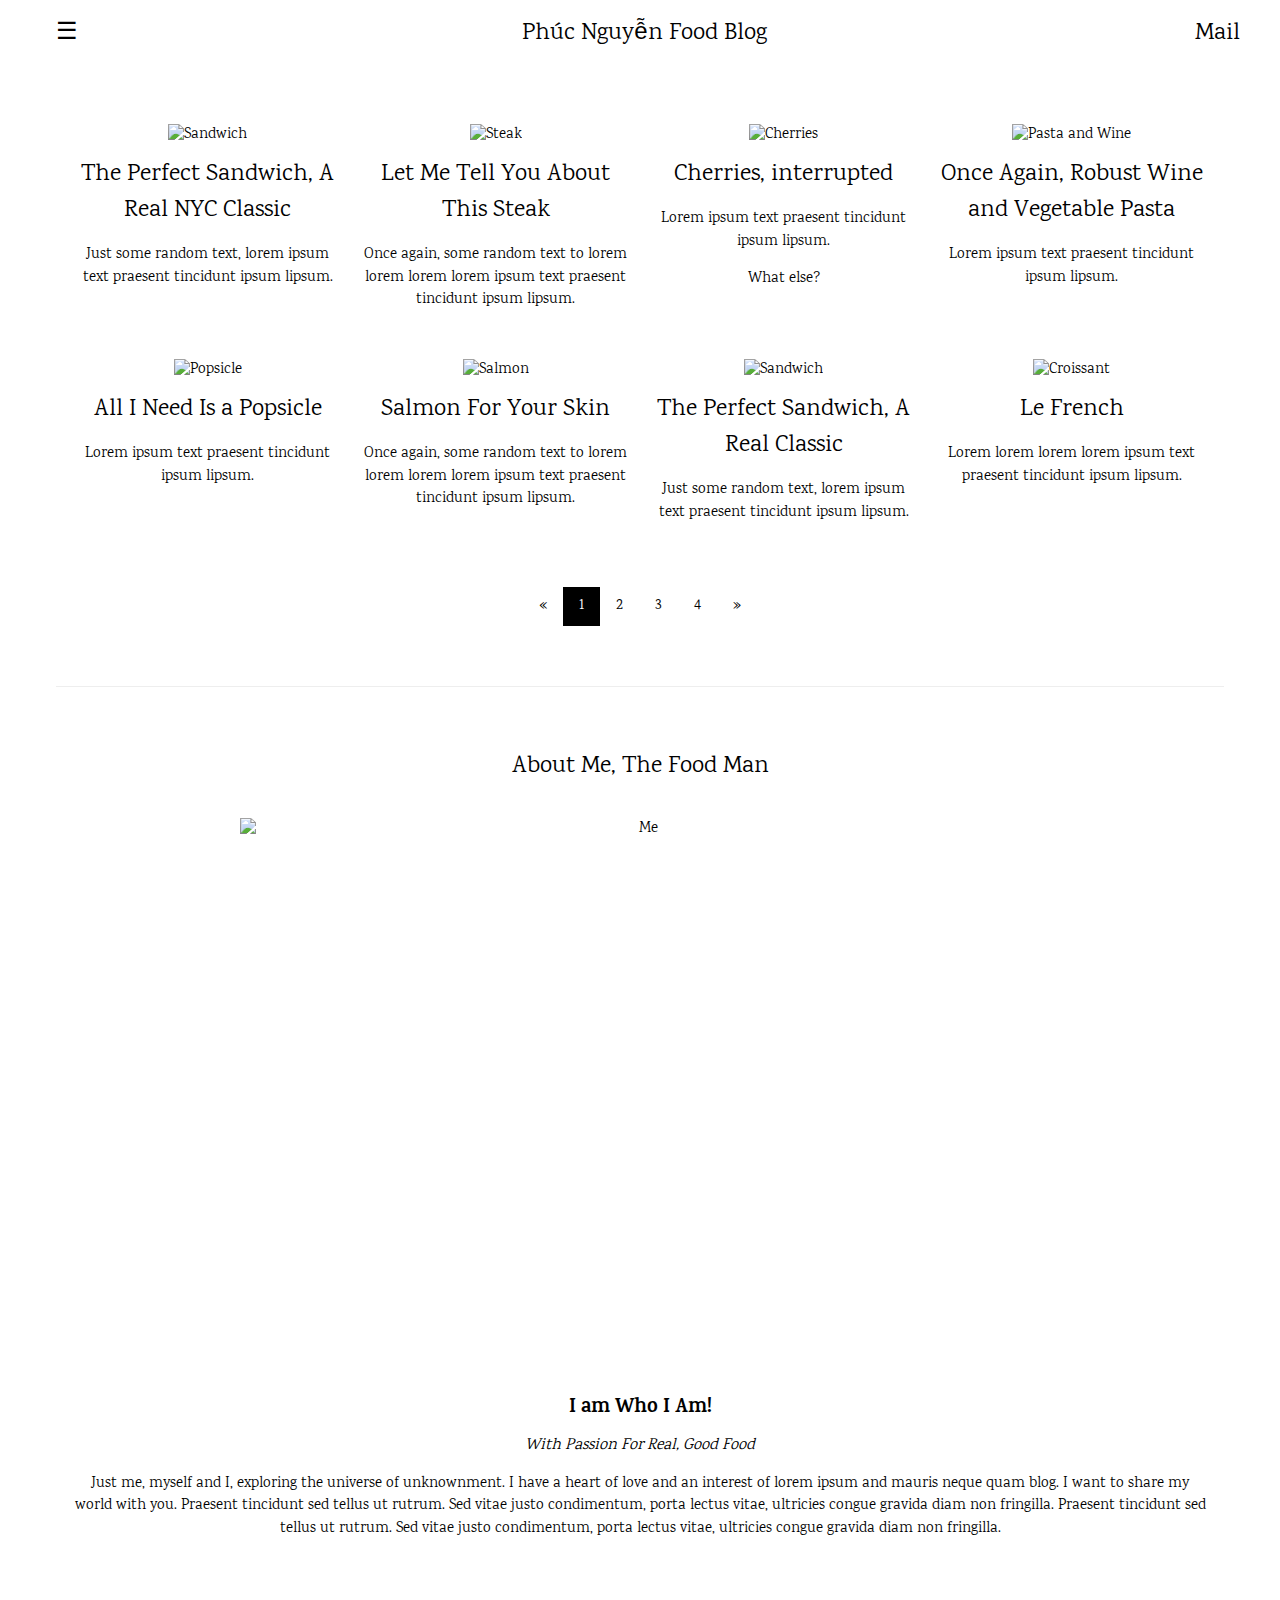
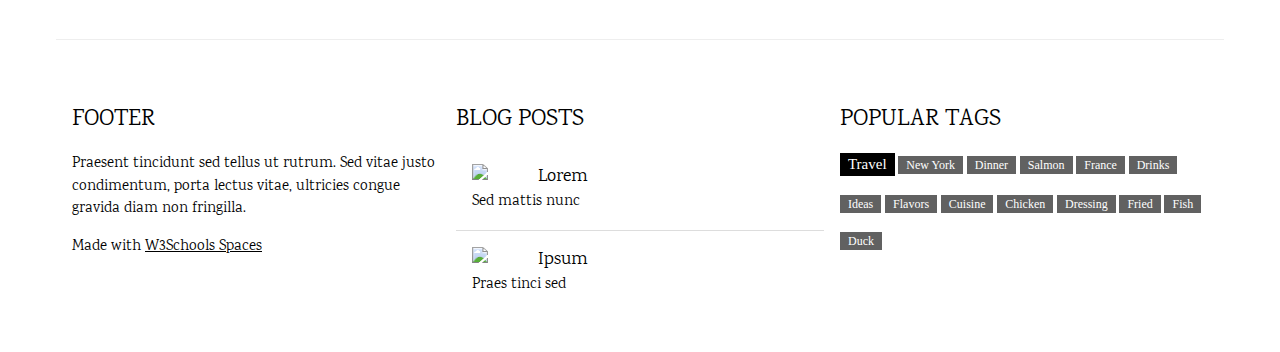
==== index.html @ 5bc65136 "favicon" ====
<!DOCTYPE html>
<html>
  <head>
    <title>Phuc Nguyen Food Blog</title>
    <meta charset="UTF-8">
    <meta name="viewport" content="width=device-width, initial-scale=1">
    <link rel="stylesheet" href="https://www.w3schools.com/w3css/4/w3.css">
    <link rel="stylesheet" href="https://fonts.googleapis.com/css?family=Karma">
    <link rel="apple-touch-icon" sizes="180x180" href="favicon/apple-touch-icon.png">
    <link rel="icon" type="image/png" sizes="32x32" href="favicon/favicon-32x32.png">
    <link rel="icon" type="image/png" sizes="16x16" href="favicon/favicon-16x16.png">
    <link rel="manifest" href="favicon/site.webmanifest">
    <style>
    body,h1,h2,h3,h4,h5,h6 {font-family: "Karma", sans-serif}
    .w3-bar-block .w3-bar-item {padding:20px}
    </style>
  </head>
<body>

<!-- Sidebar (hidden by default) -->
<nav class="w3-sidebar w3-bar-block w3-card w3-top w3-xlarge w3-animate-left" style="display:none;z-index:2;width:40%;min-width:300px" id="mySidebar">
  <a href="javascript:void(0)" onclick="w3_close()"
  class="w3-bar-item w3-button">Close Menu</a>
  <a href="#food" onclick="w3_close()" class="w3-bar-item w3-button">Food</a>
  <a href="#about" onclick="w3_close()" class="w3-bar-item w3-button">About</a>
</nav>

<!-- Top menu -->
<div class="w3-top">
  <div class="w3-white w3-xlarge" style="max-width:1200px;margin:auto">
    <div class="w3-button w3-padding-16 w3-left" onclick="w3_open()">☰</div>
    <div class="w3-right w3-padding-16">Mail</div>
    <div class="w3-center w3-padding-16">Phúc Nguyễn Food Blog</div>
  </div>
</div>
  
<!-- !PAGE CONTENT! -->
<div class="w3-main w3-content w3-padding" style="max-width:1200px;margin-top:100px">

  <!-- First Photo Grid-->
  <div class="w3-row-padding w3-padding-16 w3-center" id="food">
    <div class="w3-quarter">
      <img src="https://www.recipetineats.com/tachyon/2019/04/Beef-Pho_6.jpg" alt="Sandwich" style="width:100%">
      <h3>The Perfect Sandwich, A Real NYC Classic</h3>
      <p>Just some random text, lorem ipsum text praesent tincidunt ipsum lipsum.</p>
    </div>
    <div class="w3-quarter">
      <img src="https://www.w3schools.com/w3images/steak.jpg" alt="Steak" style="width:100%">
      <h3>Let Me Tell You About This Steak</h3>
      <p>Once again, some random text to lorem lorem lorem lorem ipsum text praesent tincidunt ipsum lipsum.</p>
    </div>
    <div class="w3-quarter">
      <img src="https://www.w3schools.com/w3images/cherries.jpg" alt="Cherries" style="width:100%">
      <h3>Cherries, interrupted</h3>
      <p>Lorem ipsum text praesent tincidunt ipsum lipsum.</p>
      <p>What else?</p>
    </div>
    <div class="w3-quarter">
      <img src="https://www.w3schools.com/w3images/wine.jpg" alt="Pasta and Wine" style="width:100%">
      <h3>Once Again, Robust Wine and Vegetable Pasta</h3>
      <p>Lorem ipsum text praesent tincidunt ipsum lipsum.</p>
    </div>
  </div>
  
  <!-- Second Photo Grid-->
  <div class="w3-row-padding w3-padding-16 w3-center">
    <div class="w3-quarter">
      <img src="https://www.w3schools.com/w3images/popsicle.jpg" alt="Popsicle" style="width:100%">
      <h3>All I Need Is a Popsicle</h3>
      <p>Lorem ipsum text praesent tincidunt ipsum lipsum.</p>
    </div>
    <div class="w3-quarter">
      <img src="https://www.w3schools.com/w3images/salmon.jpg" alt="Salmon" style="width:100%">
      <h3>Salmon For Your Skin</h3>
      <p>Once again, some random text to lorem lorem lorem lorem ipsum text praesent tincidunt ipsum lipsum.</p>
    </div>
    <div class="w3-quarter">
      <img src="https://www.w3schools.com/w3images/sandwich.jpg" alt="Sandwich" style="width:100%">
      <h3>The Perfect Sandwich, A Real Classic</h3>
      <p>Just some random text, lorem ipsum text praesent tincidunt ipsum lipsum.</p>
    </div>
    <div class="w3-quarter">
      <img src="https://www.w3schools.com/w3images/croissant.jpg" alt="Croissant" style="width:100%">
      <h3>Le French</h3>
      <p>Lorem lorem lorem lorem ipsum text praesent tincidunt ipsum lipsum.</p>
    </div>
  </div>

  <!-- Pagination -->
  <div class="w3-center w3-padding-32">
    <div class="w3-bar">
      <a href="#" class="w3-bar-item w3-button w3-hover-black">«</a>
      <a href="#" class="w3-bar-item w3-black w3-button">1</a>
      <a href="#" class="w3-bar-item w3-button w3-hover-black">2</a>
      <a href="#" class="w3-bar-item w3-button w3-hover-black">3</a>
      <a href="#" class="w3-bar-item w3-button w3-hover-black">4</a>
      <a href="#" class="w3-bar-item w3-button w3-hover-black">»</a>
    </div>
  </div>
  
  <hr id="about">

  <!-- About Section -->
  <div class="w3-container w3-padding-32 w3-center">  
    <h3>About Me, The Food Man</h3><br>
    <img src="https://www.w3schools.com/w3images/chef.jpg" alt="Me" class="w3-image" style="display:block;margin:auto" width="800" height="533">
    <div class="w3-padding-32">
      <h4><b>I am Who I Am!</b></h4>
      <h6><i>With Passion For Real, Good Food</i></h6>
      <p>Just me, myself and I, exploring the universe of unknownment. I have a heart of love and an interest of lorem ipsum and mauris neque quam blog. I want to share my world with you. Praesent tincidunt sed tellus ut rutrum. Sed vitae justo condimentum, porta lectus vitae, ultricies congue gravida diam non fringilla. Praesent tincidunt sed tellus ut rutrum. Sed vitae justo condimentum, porta lectus vitae, ultricies congue gravida diam non fringilla.</p>
    </div>
  </div>
  <hr>
  
  <!-- Footer -->
  <footer class="w3-row-padding w3-padding-32">
    <div class="w3-third">
      <h3>FOOTER</h3>
      <p>Praesent tincidunt sed tellus ut rutrum. Sed vitae justo condimentum, porta lectus vitae, ultricies congue gravida diam non fringilla.</p>
      <p>Made with <a href="https://www.w3schools.com/spaces" target="_blank">W3Schools Spaces</a></p>
    </div>
  
    <div class="w3-third">
      <h3>BLOG POSTS</h3>
      <ul class="w3-ul w3-hoverable">
        <li class="w3-padding-16">
          <img src="https://www.w3schools.com/w3images/workshop.jpg" class="w3-left w3-margin-right" style="width:50px">
          <span class="w3-large">Lorem</span><br>
          <span>Sed mattis nunc</span>
        </li>
        <li class="w3-padding-16">
          <img src="https://www.w3schools.com/w3images/gondol.jpg" class="w3-left w3-margin-right" style="width:50px">
          <span class="w3-large">Ipsum</span><br>
          <span>Praes tinci sed</span>
        </li> 
      </ul>
    </div>

    <div class="w3-third w3-serif">
      <h3>POPULAR TAGS</h3>
      <p>
        <span class="w3-tag w3-black w3-margin-bottom">Travel</span> <span class="w3-tag w3-dark-grey w3-small w3-margin-bottom">New York</span> <span class="w3-tag w3-dark-grey w3-small w3-margin-bottom">Dinner</span>
        <span class="w3-tag w3-dark-grey w3-small w3-margin-bottom">Salmon</span> <span class="w3-tag w3-dark-grey w3-small w3-margin-bottom">France</span> <span class="w3-tag w3-dark-grey w3-small w3-margin-bottom">Drinks</span>
        <span class="w3-tag w3-dark-grey w3-small w3-margin-bottom">Ideas</span> <span class="w3-tag w3-dark-grey w3-small w3-margin-bottom">Flavors</span> <span class="w3-tag w3-dark-grey w3-small w3-margin-bottom">Cuisine</span>
        <span class="w3-tag w3-dark-grey w3-small w3-margin-bottom">Chicken</span> <span class="w3-tag w3-dark-grey w3-small w3-margin-bottom">Dressing</span> <span class="w3-tag w3-dark-grey w3-small w3-margin-bottom">Fried</span>
        <span class="w3-tag w3-dark-grey w3-small w3-margin-bottom">Fish</span> <span class="w3-tag w3-dark-grey w3-small w3-margin-bottom">Duck</span>
      </p>
    </div>
  </footer>

<!-- End page content -->
</div>

<script>
// Script to open and close sidebar
function w3_open() {
  document.getElementById("mySidebar").style.display = "block";
}
 
function w3_close() {
  document.getElementById("mySidebar").style.display = "none";
}
</script>

</body>
</html>
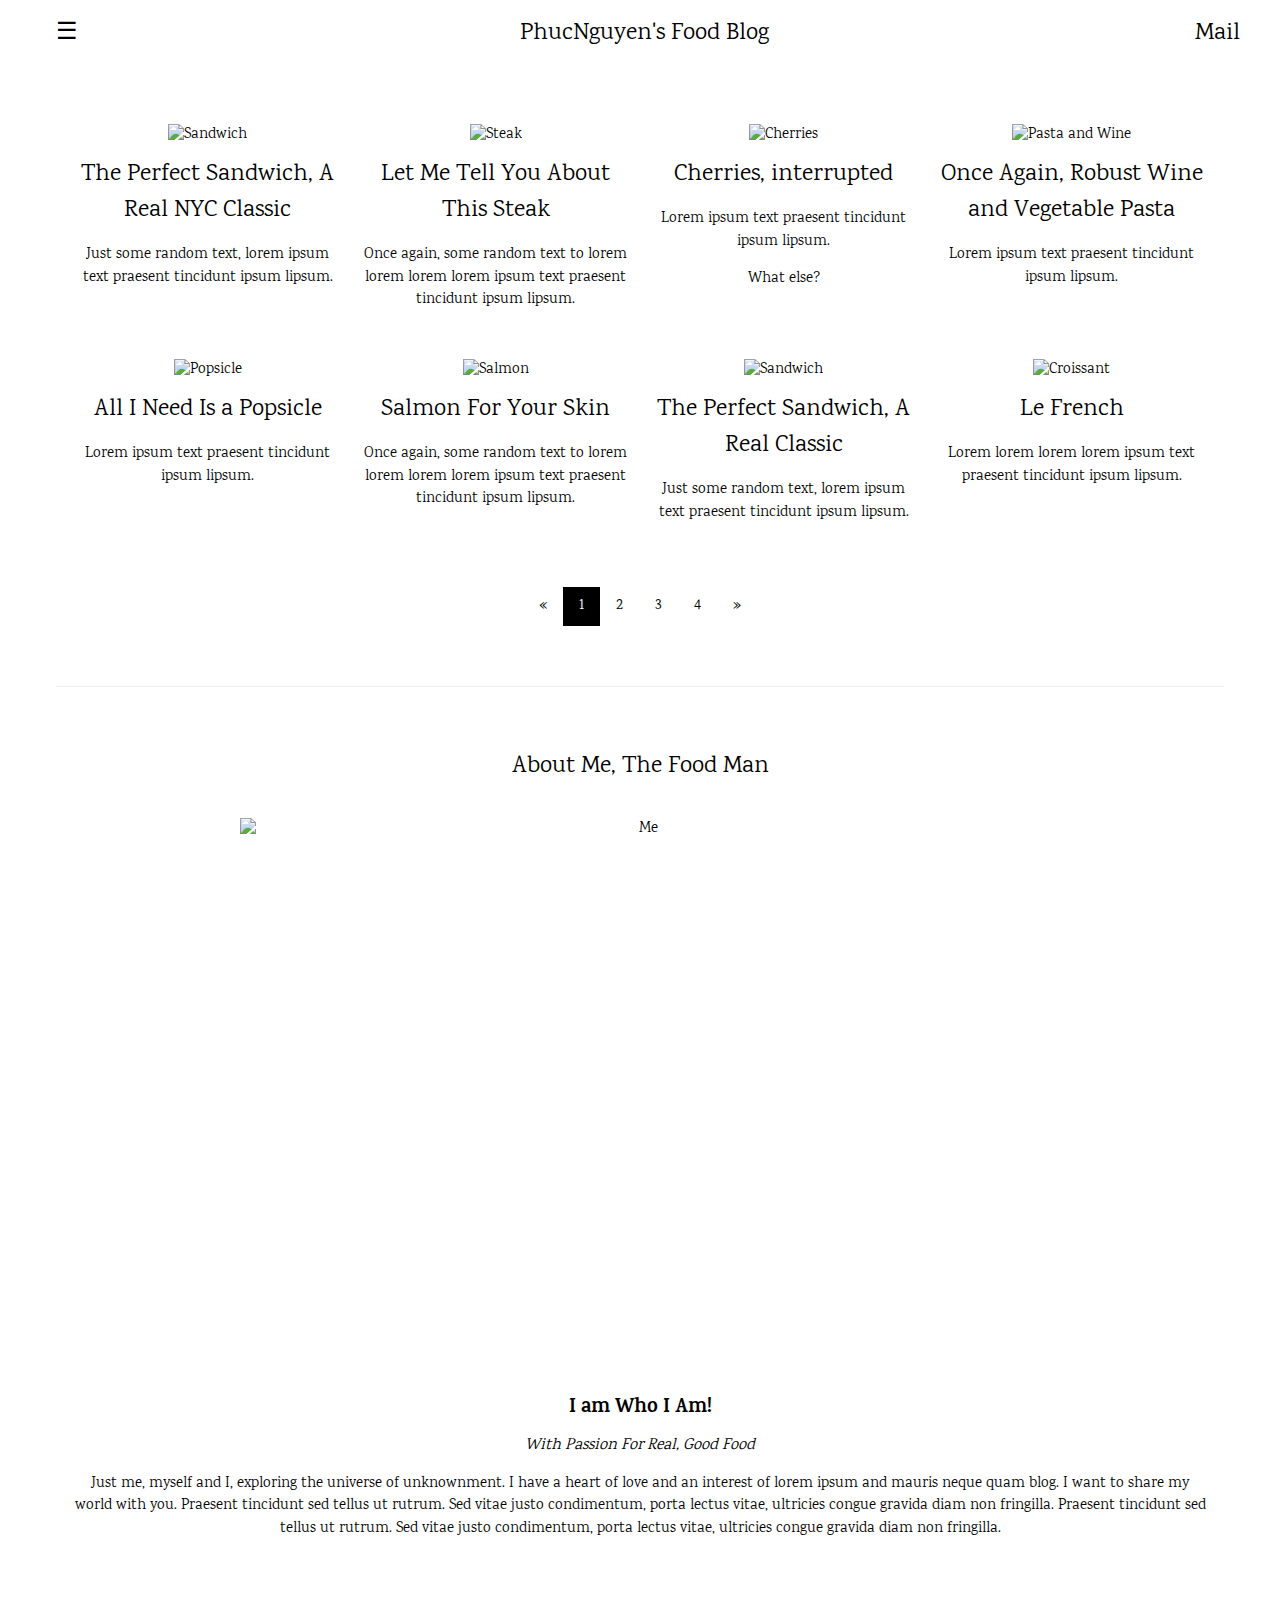
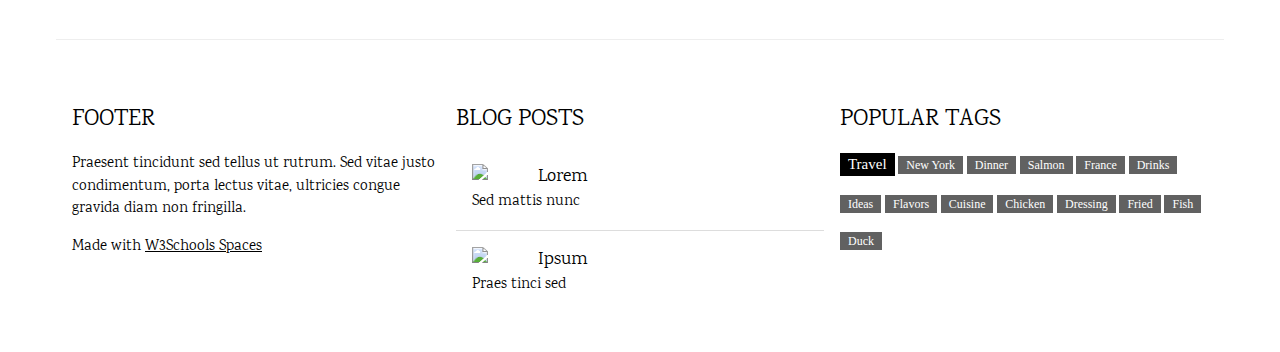
==== commit d1e110a7: "Update index.html" ====
--- a/index.html
+++ b/index.html
@@ -1,7 +1,7 @@
 <!DOCTYPE html>
 <html>
   <head>
-    <title>Phuc Nguyen Food Blog</title>
+    <title>PhucNguyen's Food Blog</title>
     <meta charset="UTF-8">
     <meta name="viewport" content="width=device-width, initial-scale=1">
     <link rel="stylesheet" href="https://www.w3schools.com/w3css/4/w3.css">
@@ -30,7 +30,7 @@
   <div class="w3-white w3-xlarge" style="max-width:1200px;margin:auto">
     <div class="w3-button w3-padding-16 w3-left" onclick="w3_open()">☰</div>
     <div class="w3-right w3-padding-16">Mail</div>
-    <div class="w3-center w3-padding-16">Phúc Nguyễn Food Blog</div>
+    <div class="w3-center w3-padding-16">PhucNguyen's Food Blog</div>
   </div>
 </div>
   
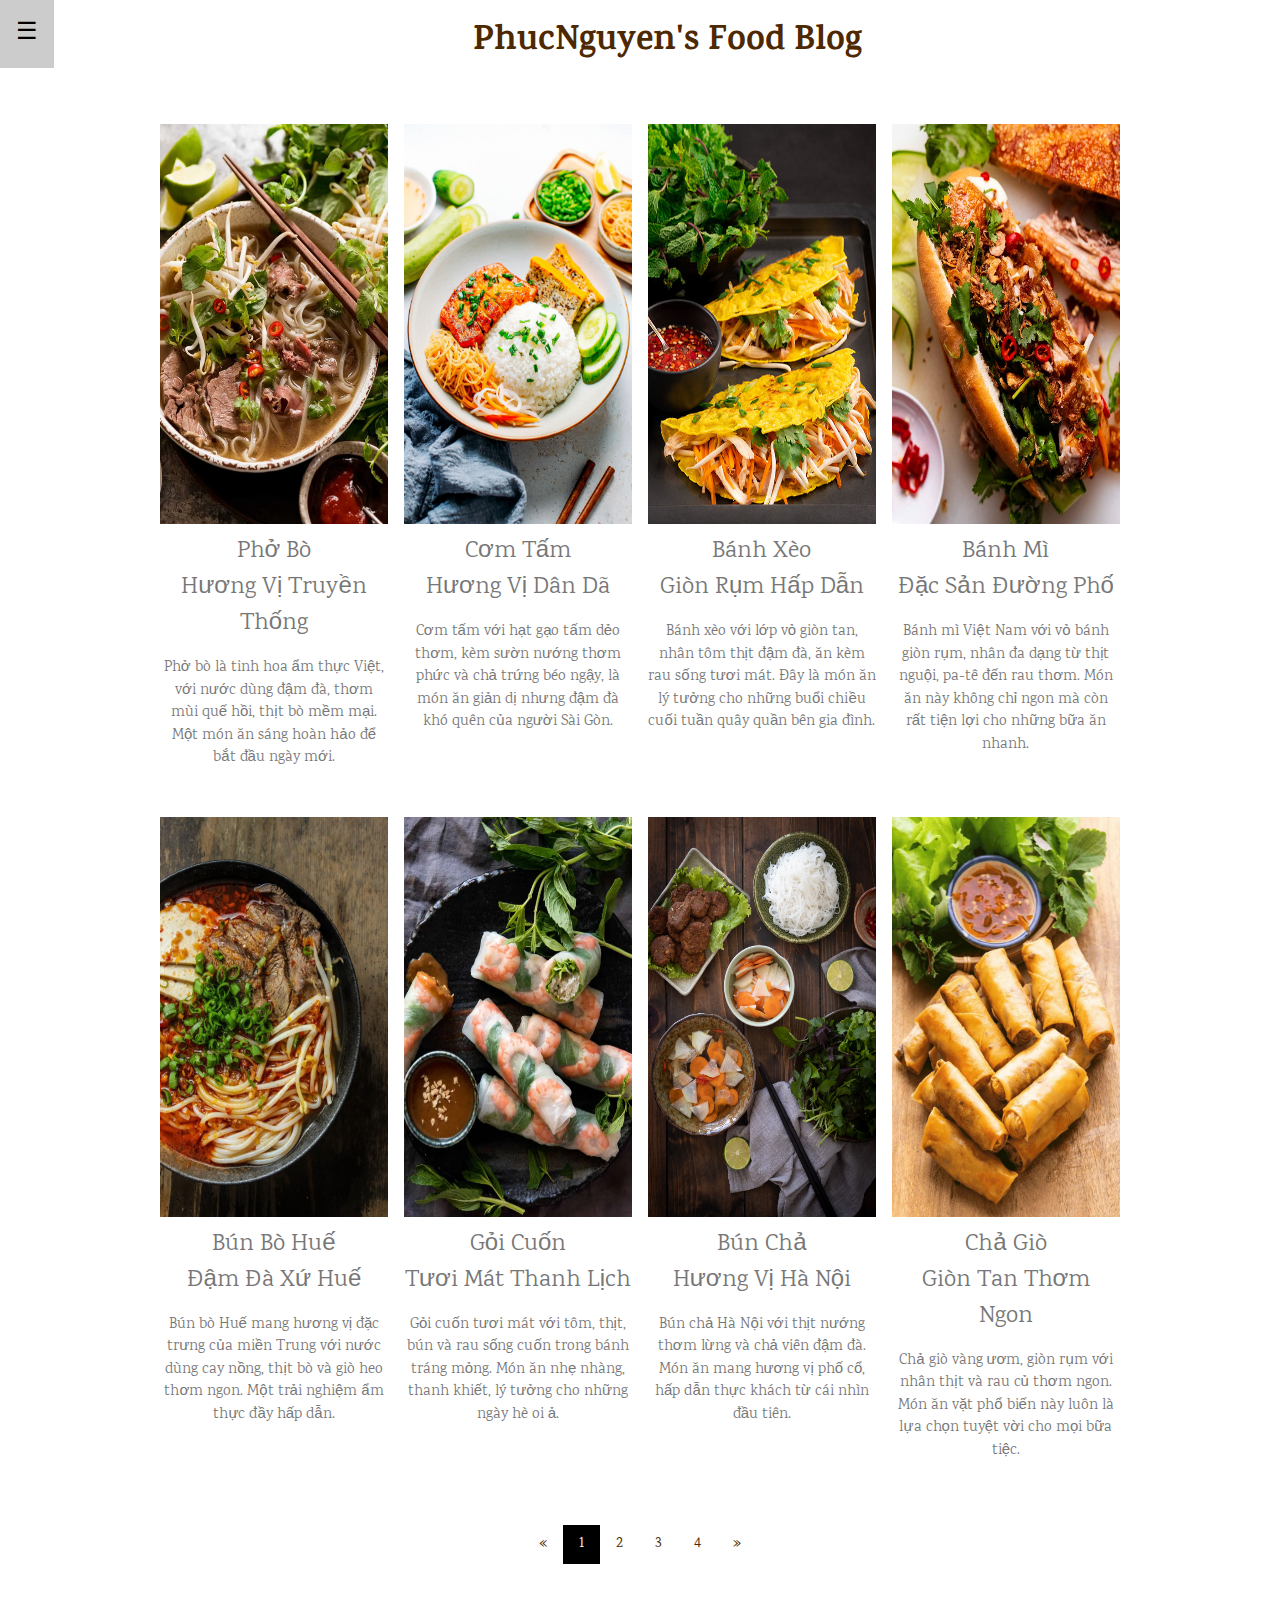
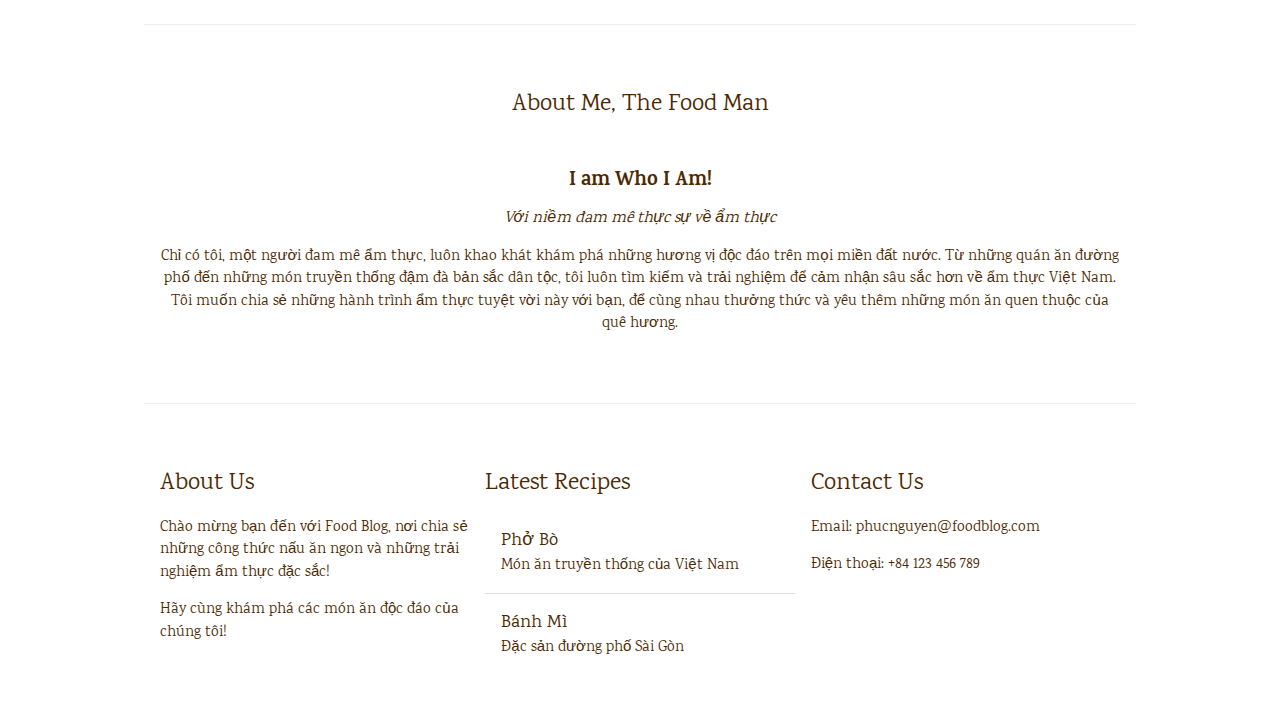
==== commit fb07e9df: "update code" ====
--- a/index.html
+++ b/index.html
@@ -1,166 +1,209 @@
 <!DOCTYPE html>
 <html>
-  <head>
-    <title>PhucNguyen's Food Blog</title>
-    <meta charset="UTF-8">
-    <meta name="viewport" content="width=device-width, initial-scale=1">
-    <link rel="stylesheet" href="https://www.w3schools.com/w3css/4/w3.css">
-    <link rel="stylesheet" href="https://fonts.googleapis.com/css?family=Karma">
-    <link rel="apple-touch-icon" sizes="180x180" href="favicon/apple-touch-icon.png">
-    <link rel="icon" type="image/png" sizes="32x32" href="favicon/favicon-32x32.png">
-    <link rel="icon" type="image/png" sizes="16x16" href="favicon/favicon-16x16.png">
-    <link rel="manifest" href="favicon/site.webmanifest">
-    <style>
-    body,h1,h2,h3,h4,h5,h6 {font-family: "Karma", sans-serif}
-    .w3-bar-block .w3-bar-item {padding:20px}
-    </style>
-  </head>
+
+<head>
+  <title>PhucNguyen's Food Blog</title>
+  <meta charset="UTF-8">
+  <meta name="viewport" content="width=device-width, initial-scale=1">
+  <link rel="stylesheet" href="style.css">
+  <link rel="stylesheet" href="https://www.w3schools.com/w3css/4/w3.css">
+  <link rel="stylesheet" href="https://fonts.googleapis.com/css?family=Karma">
+  <link rel="apple-touch-icon" sizes="180x180" href="favicon/apple-touch-icon.png">
+  <link rel="icon" type="image/png" sizes="32x32" href="favicon/favicon-32x32.png">
+  <link rel="icon" type="image/png" sizes="16x16" href="favicon/favicon-16x16.png">
+  <link rel="manifest" href="favicon/site.webmanifest">
+  <style>
+    * {
+      color: #4d2800;
+    }
+    body,
+    h1,
+    h2,
+    h3,
+    h4,
+    h5,
+    h6 {
+      font-family: "Karma", sans-serif
+    }
+
+    .w3-bar-block .w3-bar-item {
+      padding: 20px
+    }
+
+    #top_menu {
+      font-size: 35px;
+    }
+  </style>
+</head>
+
 <body>
 
-<!-- Sidebar (hidden by default) -->
-<nav class="w3-sidebar w3-bar-block w3-card w3-top w3-xlarge w3-animate-left" style="display:none;z-index:2;width:40%;min-width:300px" id="mySidebar">
-  <a href="javascript:void(0)" onclick="w3_close()"
-  class="w3-bar-item w3-button">Close Menu</a>
-  <a href="#food" onclick="w3_close()" class="w3-bar-item w3-button">Food</a>
-  <a href="#about" onclick="w3_close()" class="w3-bar-item w3-button">About</a>
-</nav>
-
-<!-- Top menu -->
-<div class="w3-top">
-  <div class="w3-white w3-xlarge" style="max-width:1200px;margin:auto">
-    <div class="w3-button w3-padding-16 w3-left" onclick="w3_open()">☰</div>
-    <div class="w3-right w3-padding-16">Mail</div>
-    <div class="w3-center w3-padding-16">PhucNguyen's Food Blog</div>
+  <!-- Sidebar (hidden by default) -->
+  <nav class="w3-sidebar w3-bar-block w3-card w3-top w3-xlarge w3-animate-left"
+    style="display:none;z-index:2;width:15%;min-width:300px" id="mySidebar">
+    <a href="javascript:void(0)" onclick="w3_close()" class="w3-bar-item w3-button">Close Menu</a>
+    <a href="#food" onclick="w3_close()" class="w3-bar-item w3-button">Food</a>
+    <a href="#about" onclick="w3_close()" class="w3-bar-item w3-button">About</a>
+  </nav>
+
+  <!-- Top menu -->
+  <div class="w3-top">
+    <div class="w3-white w3-xlarge" style="margin:auto">
+      <div class="w3-button w3-padding-16 w3-left" onclick="w3_open()">☰</div>
+      <div class="w3-center w3-padding-16" id="top_menu"><b>PhucNguyen's Food Blog</b></div>
+    </div>
   </div>
-</div>
-  
-<!-- !PAGE CONTENT! -->
-<div class="w3-main w3-content w3-padding" style="max-width:1200px;margin-top:100px">
-
-  <!-- First Photo Grid-->
-  <div class="w3-row-padding w3-padding-16 w3-center" id="food">
-    <div class="w3-quarter">
-      <img src="https://www.recipetineats.com/tachyon/2019/04/Beef-Pho_6.jpg" alt="Sandwich" style="width:100%">
-      <h3>The Perfect Sandwich, A Real NYC Classic</h3>
-      <p>Just some random text, lorem ipsum text praesent tincidunt ipsum lipsum.</p>
-    </div>
-    <div class="w3-quarter">
-      <img src="https://www.w3schools.com/w3images/steak.jpg" alt="Steak" style="width:100%">
-      <h3>Let Me Tell You About This Steak</h3>
-      <p>Once again, some random text to lorem lorem lorem lorem ipsum text praesent tincidunt ipsum lipsum.</p>
-    </div>
-    <div class="w3-quarter">
-      <img src="https://www.w3schools.com/w3images/cherries.jpg" alt="Cherries" style="width:100%">
-      <h3>Cherries, interrupted</h3>
-      <p>Lorem ipsum text praesent tincidunt ipsum lipsum.</p>
-      <p>What else?</p>
-    </div>
-    <div class="w3-quarter">
-      <img src="https://www.w3schools.com/w3images/wine.jpg" alt="Pasta and Wine" style="width:100%">
-      <h3>Once Again, Robust Wine and Vegetable Pasta</h3>
-      <p>Lorem ipsum text praesent tincidunt ipsum lipsum.</p>
-    </div>
+
+  <!-- !PAGE CONTENT! -->
+  <div class="w3-main w3-content w3-padding" style="max-width:80%;margin-top:100px">
+
+    <!-- First Photo Grid-->
+    <div class="w3-row-padding w3-padding-16 w3-center" id="food">
+      <div class="w3-quarter">
+        <a href="dishes/pho.html" style="display: block; text-decoration: none; color: inherit;">
+          <img src="images/Pho.jpg" alt="Phở bò" style="width:100%;height: 400px;">
+          <h3>Phở Bò<br>Hương Vị Truyền Thống</h3>
+          <p>Phở bò là tinh hoa ẩm thực Việt, với nước dùng đậm đà, thơm mùi quế hồi, thịt bò mềm mại. Một món ăn sáng
+            hoàn hảo để bắt đầu ngày mới.</p>
+        </a>
+      </div>
+      <div class="w3-quarter">
+        <a href="dishes/comtam.html" style="display: block; text-decoration: none; color: inherit;">
+          <img src="images/Com-Tam.jpg" alt="Cơm tấm" style="width:100%;height: 400px;">
+          <h3>Cơm Tấm<br>Hương Vị Dân Dã</h3>
+          <p>Cơm tấm với hạt gạo tấm dẻo thơm, kèm sườn nướng thơm phức và chả trứng béo ngậy, là món ăn giản dị nhưng
+            đậm đà khó quên của người Sài Gòn.</p>
+        </a>
+      </div>
+      <div class="w3-quarter">
+        <a href="dishes/banhxeo.html" style="display: block; text-decoration: none; color: inherit;">
+          <img src="images/Banh-Xeo.jpg" alt="Bánh xèo" style="width:100%;height: 400px;">
+          <h3>Bánh Xèo<br>Giòn Rụm Hấp Dẫn</h3>
+          <p>Bánh xèo với lớp vỏ giòn tan, nhân tôm thịt đậm đà, ăn kèm rau sống tươi mát. Đây là món ăn lý tưởng cho
+            những buổi chiều cuối tuần quây quần bên gia đình.</p>
+        </a>
+      </div>
+      <div class="w3-quarter">
+        <a href="dishes/banhmi.html" style="display: block; text-decoration: none; color: inherit;">
+          <img src="images/Banh-Mi.jpg" alt="Bánh mì" style="width:100%;height: 400px;">
+          <h3>Bánh Mì<br>Đặc Sản Đường Phố</h3>
+          <p>Bánh mì Việt Nam với vỏ bánh giòn rụm, nhân đa dạng từ thịt nguội, pa-tê đến rau thơm. Món ăn này không chỉ
+            ngon mà còn rất tiện lợi cho những bữa ăn nhanh.</p>
+        </a>
+      </div>
+    </div>
+    <!-- Second Photo Grid-->
+    <div class="w3-row-padding w3-padding-16 w3-center" id="food">
+      <div class="w3-quarter">
+        <a href="dishes/bunbohue.html" style="display: block; text-decoration: none; color: inherit;">
+          <img src="images/Bun-Bo-Hue.jpg" alt="Bún bò Huế" style="width:100%;height: 400px;">
+          <h3>Bún Bò Huế<br>Đậm Đà Xứ Huế</h3>
+          <p>Bún bò Huế mang hương vị đặc trưng của miền Trung với nước dùng cay nồng, thịt bò và giò heo thơm ngon. Một
+            trải nghiệm ẩm thực đầy hấp dẫn.</p>
+        </a>
+      </div>
+      <div class="w3-quarter">
+        <a href="dishes/goicuon.html" style="display: block; text-decoration: none; color: inherit;">
+          <img src="images/Goi-Cuon.jpg" alt="Gỏi cuốn" style="width:100%;height: 400px;">
+          <h3>Gỏi Cuốn<br>Tươi Mát Thanh Lịch</h3>
+          <p>Gỏi cuốn tươi mát với tôm, thịt, bún và rau sống cuốn trong bánh tráng mỏng. Món ăn nhẹ nhàng, thanh khiết,
+            lý tưởng cho những ngày hè oi ả.</p>
+        </a>
+      </div>
+      <div class="w3-quarter">
+        <a href="dishes/buncha.html" style="display: block; text-decoration: none; color: inherit;">
+          <img src="images/Bun-Cha.jpg" alt="Bún chả" style="width:100%;height: 400px;">
+          <h3>Bún Chả<br>Hương Vị Hà Nội</h3>
+          <p>Bún chả Hà Nội với thịt nướng thơm lừng và chả viên đậm đà. Món ăn mang hương vị phố cổ, hấp dẫn thực khách
+            từ cái nhìn đầu tiên.</p>
+        </a>
+      </div>
+      <div class="w3-quarter">
+        <a href="dishes/chagio.html" style="display: block; text-decoration: none; color: inherit;">
+          <img src="images/Cha-Gio.jpg" alt="Chả giò" style="width:100%;height: 400px;">
+          <h3>Chả Giò<br>Giòn Tan Thơm Ngon</h3>
+          <p>Chả giò vàng ươm, giòn rụm với nhân thịt và rau củ thơm ngon. Món ăn vặt phổ biến này luôn là lựa chọn
+            tuyệt vời cho mọi bữa tiệc.</p>
+        </a>
+      </div>
+    </div>
+
+    <!-- Pagination -->
+    <div class="w3-center w3-padding-32">
+      <div class="w3-bar">
+        <a href="#" class="w3-bar-item w3-button w3-hover-gray">«</a>
+        <a href="#" class="w3-bar-item w3-black w3-button w3-hover-black">1</a>
+        <a href="#" class="w3-bar-item w3-button w3-hover-gray">2</a>
+        <a href="#" class="w3-bar-item w3-button w3-hover-gray">3</a>
+        <a href="#" class="w3-bar-item w3-button w3-hover-gray">4</a>
+        <a href="#" class="w3-bar-item w3-button w3-hover-gray">»</a>
+      </div>
+    </div>
+
+    <hr id="about">
+
+    <!-- About Section -->
+    <div class="w3-container w3-padding-32 w3-center max" style="max-width:fit-content;">
+      <h3>About Me, The Food Man</h3><br>
+      <div class="w3-padding-20">
+        <h4><b>I am Who I Am!</b></h4>
+        <h6><i>Với niềm đam mê thực sự về ẩm thực</i></h6>
+        <p>Chỉ có tôi, một người đam mê ẩm thực, luôn khao khát khám phá những hương vị độc đáo trên mọi miền đất nước.
+          Từ những quán ăn đường phố đến những món truyền thống đậm đà bản sắc dân tộc, tôi luôn tìm kiếm và trải nghiệm
+          để cảm nhận sâu sắc hơn về ẩm thực Việt Nam.
+          Tôi muốn chia sẻ những hành trình ẩm thực tuyệt vời này với bạn, để cùng nhau thưởng thức và yêu thêm những
+          món ăn quen thuộc của quê hương.</p>
+      </div>
+    </div>
+    <hr>
+
+
+    <!-- Footer -->
+    <footer class="w3-row-padding w3-padding-32">
+      <div class="w3-third">
+        <h3>About Us</h3>
+        <p>Chào mừng bạn đến với Food Blog, nơi chia sẻ những công thức nấu ăn ngon và những trải nghiệm ẩm thực đặc
+          sắc!</p>
+        <p>Hãy cùng khám phá các món ăn độc đáo của chúng tôi!</p>
+      </div>
+
+      <div class="w3-third">
+        <h3>Latest Recipes</h3>
+        <ul class="w3-ul w3-hoverable">
+          <li class="w3-padding-16">
+            <span class="w3-large">Phở Bò</span><br>
+            <span>Món ăn truyền thống của Việt Nam</span>
+          </li>
+          <li class="w3-padding-16">
+            <span class="w3-large">Bánh Mì</span><br>
+            <span>Đặc sản đường phố Sài Gòn</span>
+          </li>
+        </ul>
+      </div>
+
+      <div class="w3-third">
+        <h3>Contact Us</h3>
+        <p>Email: phucnguyen@foodblog.com</p>
+        <p>Điện thoại: +84 123 456 789</p>
+      </div>
+    </footer>
+
+    <!-- End page content -->
   </div>
-  
-  <!-- Second Photo Grid-->
-  <div class="w3-row-padding w3-padding-16 w3-center">
-    <div class="w3-quarter">
-      <img src="https://www.w3schools.com/w3images/popsicle.jpg" alt="Popsicle" style="width:100%">
-      <h3>All I Need Is a Popsicle</h3>
-      <p>Lorem ipsum text praesent tincidunt ipsum lipsum.</p>
-    </div>
-    <div class="w3-quarter">
-      <img src="https://www.w3schools.com/w3images/salmon.jpg" alt="Salmon" style="width:100%">
-      <h3>Salmon For Your Skin</h3>
-      <p>Once again, some random text to lorem lorem lorem lorem ipsum text praesent tincidunt ipsum lipsum.</p>
-    </div>
-    <div class="w3-quarter">
-      <img src="https://www.w3schools.com/w3images/sandwich.jpg" alt="Sandwich" style="width:100%">
-      <h3>The Perfect Sandwich, A Real Classic</h3>
-      <p>Just some random text, lorem ipsum text praesent tincidunt ipsum lipsum.</p>
-    </div>
-    <div class="w3-quarter">
-      <img src="https://www.w3schools.com/w3images/croissant.jpg" alt="Croissant" style="width:100%">
-      <h3>Le French</h3>
-      <p>Lorem lorem lorem lorem ipsum text praesent tincidunt ipsum lipsum.</p>
-    </div>
-  </div>
-
-  <!-- Pagination -->
-  <div class="w3-center w3-padding-32">
-    <div class="w3-bar">
-      <a href="#" class="w3-bar-item w3-button w3-hover-black">«</a>
-      <a href="#" class="w3-bar-item w3-black w3-button">1</a>
-      <a href="#" class="w3-bar-item w3-button w3-hover-black">2</a>
-      <a href="#" class="w3-bar-item w3-button w3-hover-black">3</a>
-      <a href="#" class="w3-bar-item w3-button w3-hover-black">4</a>
-      <a href="#" class="w3-bar-item w3-button w3-hover-black">»</a>
-    </div>
-  </div>
-  
-  <hr id="about">
-
-  <!-- About Section -->
-  <div class="w3-container w3-padding-32 w3-center">  
-    <h3>About Me, The Food Man</h3><br>
-    <img src="https://www.w3schools.com/w3images/chef.jpg" alt="Me" class="w3-image" style="display:block;margin:auto" width="800" height="533">
-    <div class="w3-padding-32">
-      <h4><b>I am Who I Am!</b></h4>
-      <h6><i>With Passion For Real, Good Food</i></h6>
-      <p>Just me, myself and I, exploring the universe of unknownment. I have a heart of love and an interest of lorem ipsum and mauris neque quam blog. I want to share my world with you. Praesent tincidunt sed tellus ut rutrum. Sed vitae justo condimentum, porta lectus vitae, ultricies congue gravida diam non fringilla. Praesent tincidunt sed tellus ut rutrum. Sed vitae justo condimentum, porta lectus vitae, ultricies congue gravida diam non fringilla.</p>
-    </div>
-  </div>
-  <hr>
-  
-  <!-- Footer -->
-  <footer class="w3-row-padding w3-padding-32">
-    <div class="w3-third">
-      <h3>FOOTER</h3>
-      <p>Praesent tincidunt sed tellus ut rutrum. Sed vitae justo condimentum, porta lectus vitae, ultricies congue gravida diam non fringilla.</p>
-      <p>Made with <a href="https://www.w3schools.com/spaces" target="_blank">W3Schools Spaces</a></p>
-    </div>
-  
-    <div class="w3-third">
-      <h3>BLOG POSTS</h3>
-      <ul class="w3-ul w3-hoverable">
-        <li class="w3-padding-16">
-          <img src="https://www.w3schools.com/w3images/workshop.jpg" class="w3-left w3-margin-right" style="width:50px">
-          <span class="w3-large">Lorem</span><br>
-          <span>Sed mattis nunc</span>
-        </li>
-        <li class="w3-padding-16">
-          <img src="https://www.w3schools.com/w3images/gondol.jpg" class="w3-left w3-margin-right" style="width:50px">
-          <span class="w3-large">Ipsum</span><br>
-          <span>Praes tinci sed</span>
-        </li> 
-      </ul>
-    </div>
-
-    <div class="w3-third w3-serif">
-      <h3>POPULAR TAGS</h3>
-      <p>
-        <span class="w3-tag w3-black w3-margin-bottom">Travel</span> <span class="w3-tag w3-dark-grey w3-small w3-margin-bottom">New York</span> <span class="w3-tag w3-dark-grey w3-small w3-margin-bottom">Dinner</span>
-        <span class="w3-tag w3-dark-grey w3-small w3-margin-bottom">Salmon</span> <span class="w3-tag w3-dark-grey w3-small w3-margin-bottom">France</span> <span class="w3-tag w3-dark-grey w3-small w3-margin-bottom">Drinks</span>
-        <span class="w3-tag w3-dark-grey w3-small w3-margin-bottom">Ideas</span> <span class="w3-tag w3-dark-grey w3-small w3-margin-bottom">Flavors</span> <span class="w3-tag w3-dark-grey w3-small w3-margin-bottom">Cuisine</span>
-        <span class="w3-tag w3-dark-grey w3-small w3-margin-bottom">Chicken</span> <span class="w3-tag w3-dark-grey w3-small w3-margin-bottom">Dressing</span> <span class="w3-tag w3-dark-grey w3-small w3-margin-bottom">Fried</span>
-        <span class="w3-tag w3-dark-grey w3-small w3-margin-bottom">Fish</span> <span class="w3-tag w3-dark-grey w3-small w3-margin-bottom">Duck</span>
-      </p>
-    </div>
-  </footer>
-
-<!-- End page content -->
-</div>
-
-<script>
-// Script to open and close sidebar
-function w3_open() {
-  document.getElementById("mySidebar").style.display = "block";
-}
- 
-function w3_close() {
-  document.getElementById("mySidebar").style.display = "none";
-}
-</script>
+
+  <script src="script.js"></script>
+  <script>
+
+    // Script to open and close sidebar
+    function w3_open() {
+      document.getElementById("mySidebar").style.display = "block";
+    }
+
+    function w3_close() {
+      document.getElementById("mySidebar").style.display = "none";
+    }
+  </script>
 
 </body>
-</html>
+
+</html>--- a/style.css
+++ b/style.css
@@ -0,0 +1,22 @@
+.w3-quarter {
+    position: relative;
+    overflow: hidden;
+}
+
+.w3-quarter img {
+    transition: transform 0.3s ease;
+}
+
+.w3-quarter:hover img {
+    transform: scale(1.05);
+}
+
+#food .w3-quarter h3,
+#food .w3-quarter p {
+  color: #777;
+}
+
+#food .w3-quarter:hover h3,
+#food .w3-quarter:hover p {
+  color: #4d2800;
+}
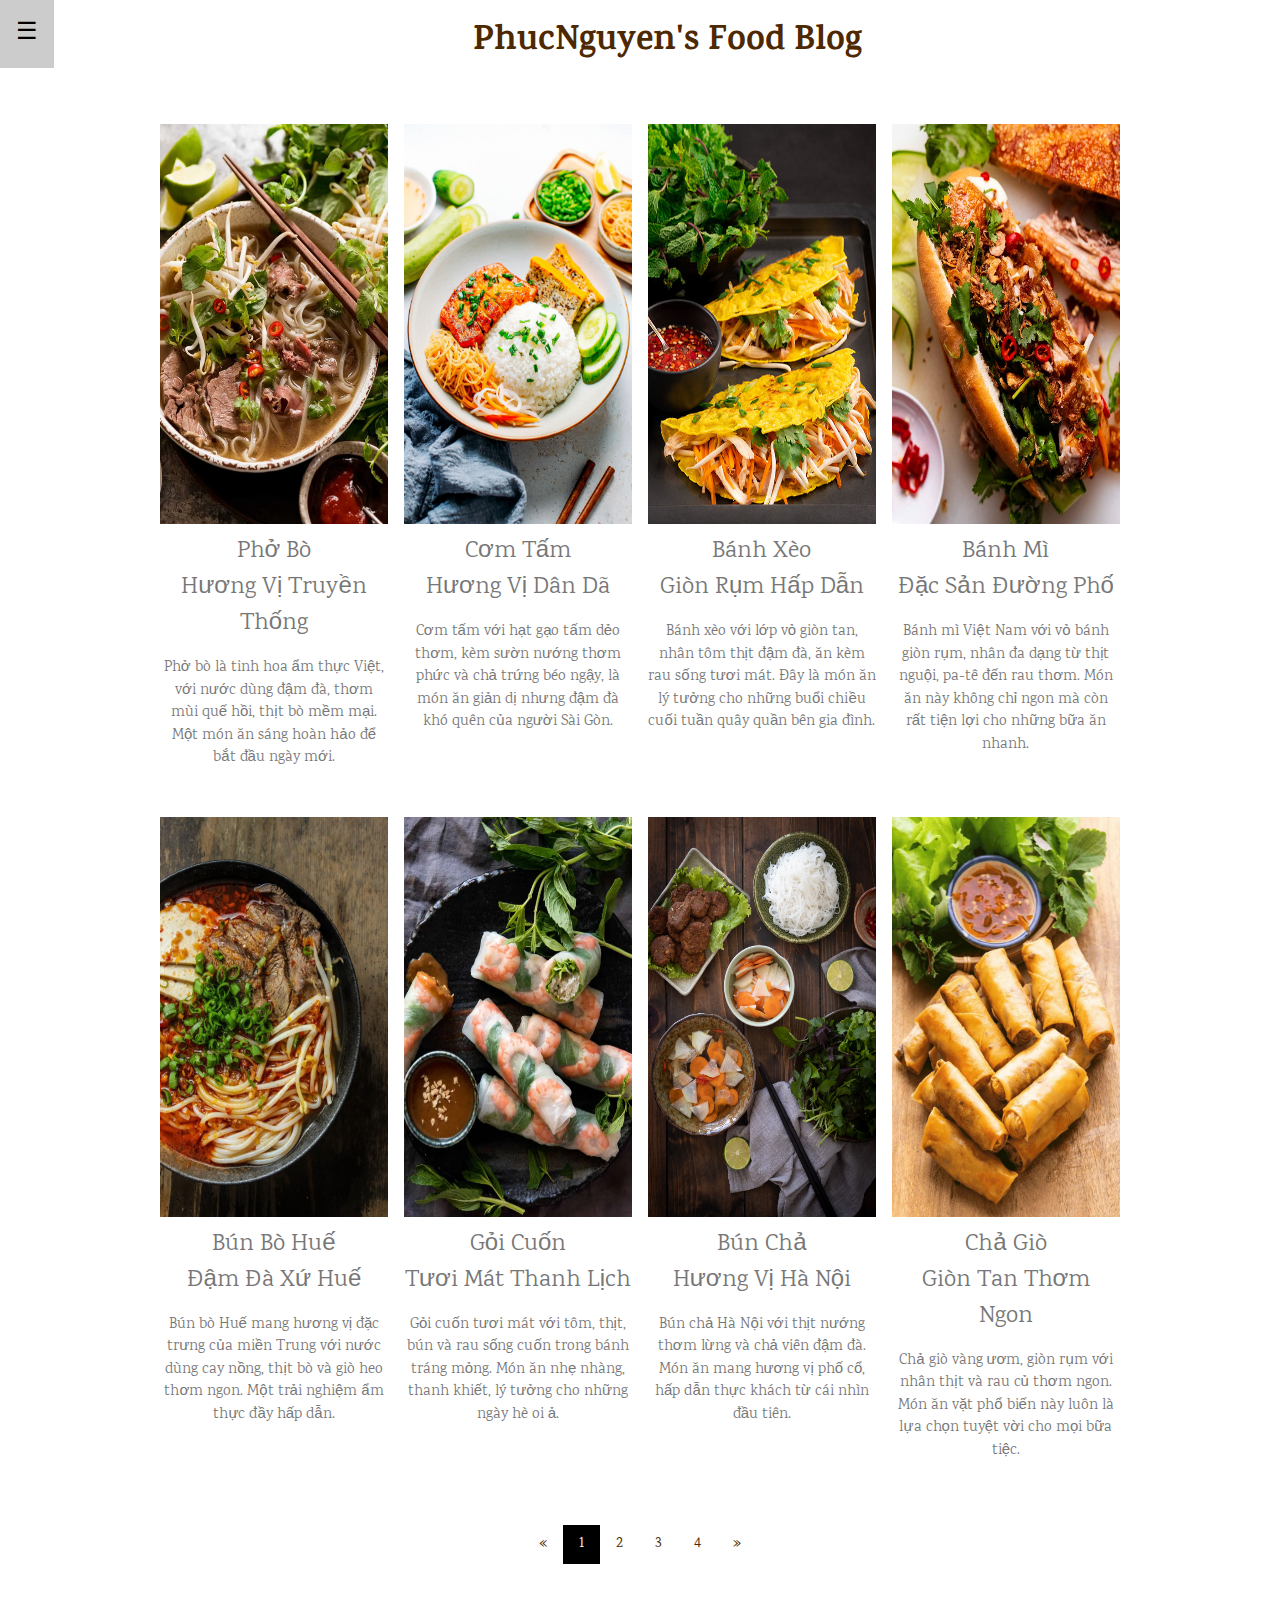
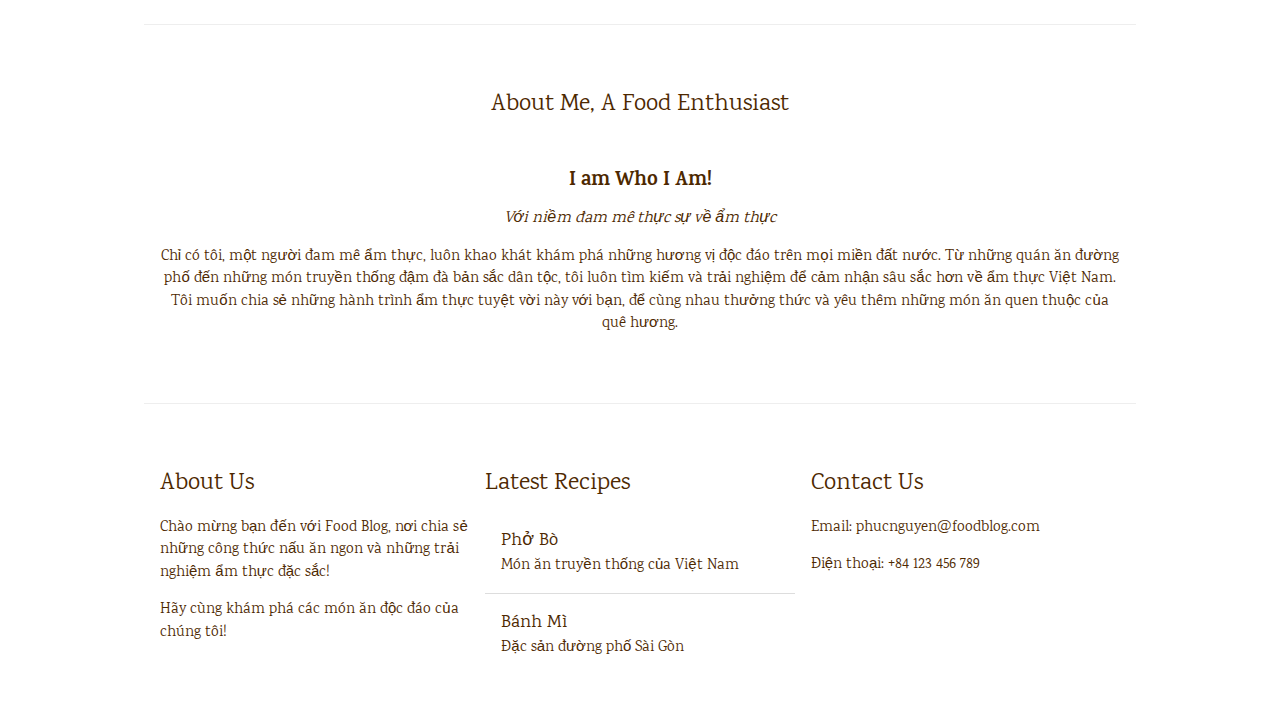
==== commit 8e95d58f: "fix" ====
--- a/index.html
+++ b/index.html
@@ -16,6 +16,7 @@
     * {
       color: #4d2800;
     }
+
     body,
     h1,
     h2,
@@ -29,10 +30,6 @@
     .w3-bar-block .w3-bar-item {
       padding: 20px
     }
-
-    #top_menu {
-      font-size: 35px;
-    }
   </style>
 </head>
 
@@ -40,7 +37,7 @@
 
   <!-- Sidebar (hidden by default) -->
   <nav class="w3-sidebar w3-bar-block w3-card w3-top w3-xlarge w3-animate-left"
-    style="display:none;z-index:2;width:15%;min-width:300px" id="mySidebar">
+    style="display:none;z-index:2;width:15%;min-width:150px" id="mySidebar">
     <a href="javascript:void(0)" onclick="w3_close()" class="w3-bar-item w3-button">Close Menu</a>
     <a href="#food" onclick="w3_close()" class="w3-bar-item w3-button">Food</a>
     <a href="#about" onclick="w3_close()" class="w3-bar-item w3-button">About</a>
@@ -50,7 +47,7 @@
   <div class="w3-top">
     <div class="w3-white w3-xlarge" style="margin:auto">
       <div class="w3-button w3-padding-16 w3-left" onclick="w3_open()">☰</div>
-      <div class="w3-center w3-padding-16" id="top_menu"><b>PhucNguyen's Food Blog</b></div>
+      <div class="w3-center w3-padding-16" style="font-size: 35px;"><b>PhucNguyen's Food Blog</b></div>
     </div>
   </div>
 
@@ -144,7 +141,7 @@
 
     <!-- About Section -->
     <div class="w3-container w3-padding-32 w3-center max" style="max-width:fit-content;">
-      <h3>About Me, The Food Man</h3><br>
+      <h3>About Me, A Food Enthusiast</h3><br>
       <div class="w3-padding-20">
         <h4><b>I am Who I Am!</b></h4>
         <h6><i>Với niềm đam mê thực sự về ẩm thực</i></h6>
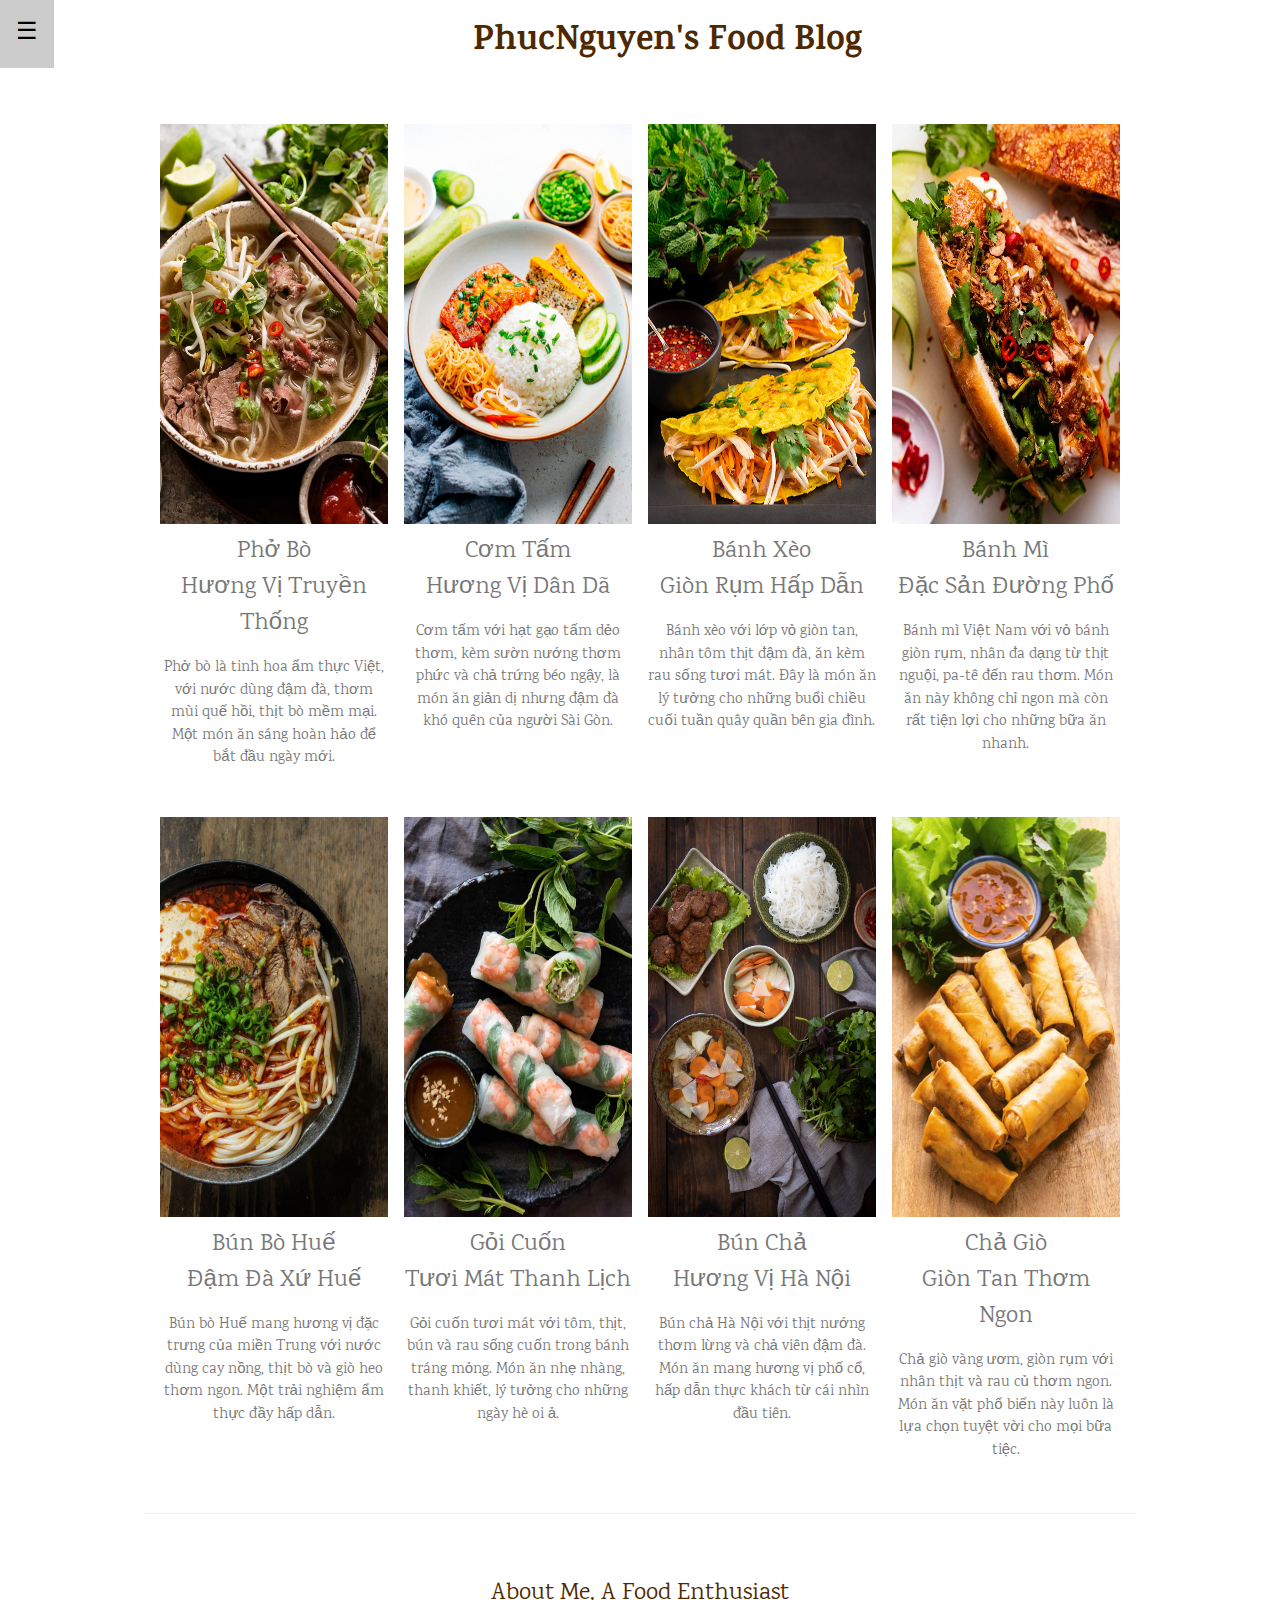
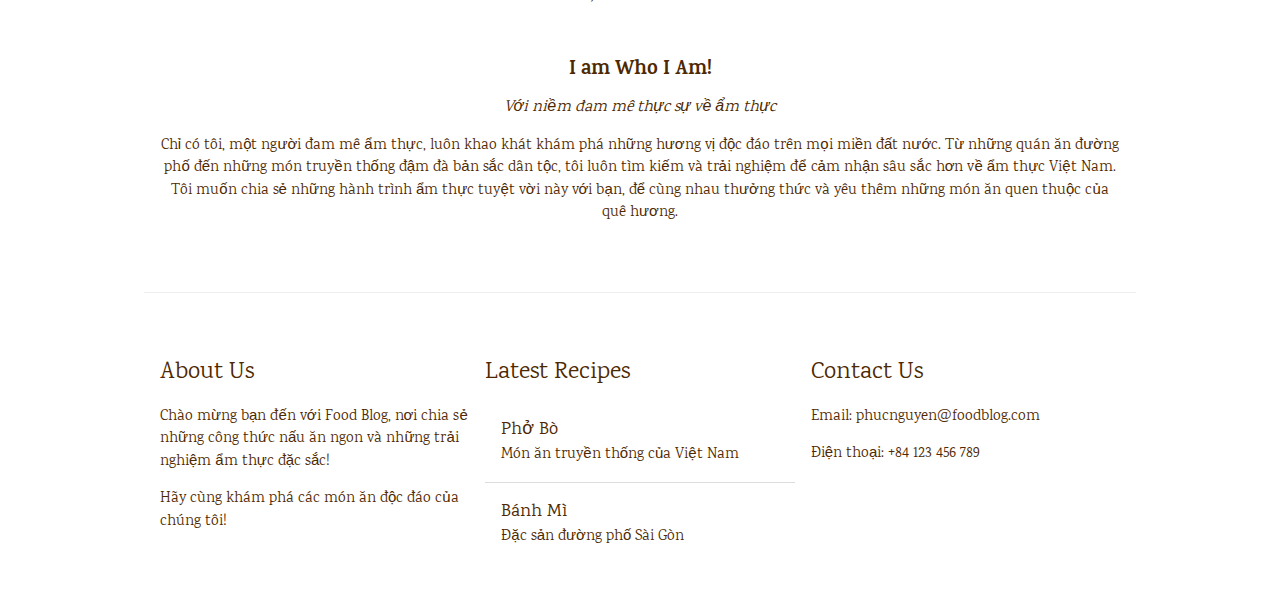
==== commit 81876e17: "add dishes page" ====
--- a/index.html
+++ b/index.html
@@ -126,6 +126,7 @@
     </div>
 
     <!-- Pagination -->
+    <!--
     <div class="w3-center w3-padding-32">
       <div class="w3-bar">
         <a href="#" class="w3-bar-item w3-button w3-hover-gray">«</a>
@@ -136,7 +137,7 @@
         <a href="#" class="w3-bar-item w3-button w3-hover-gray">»</a>
       </div>
     </div>
-
+    -->
     <hr id="about">
 
     <!-- About Section -->
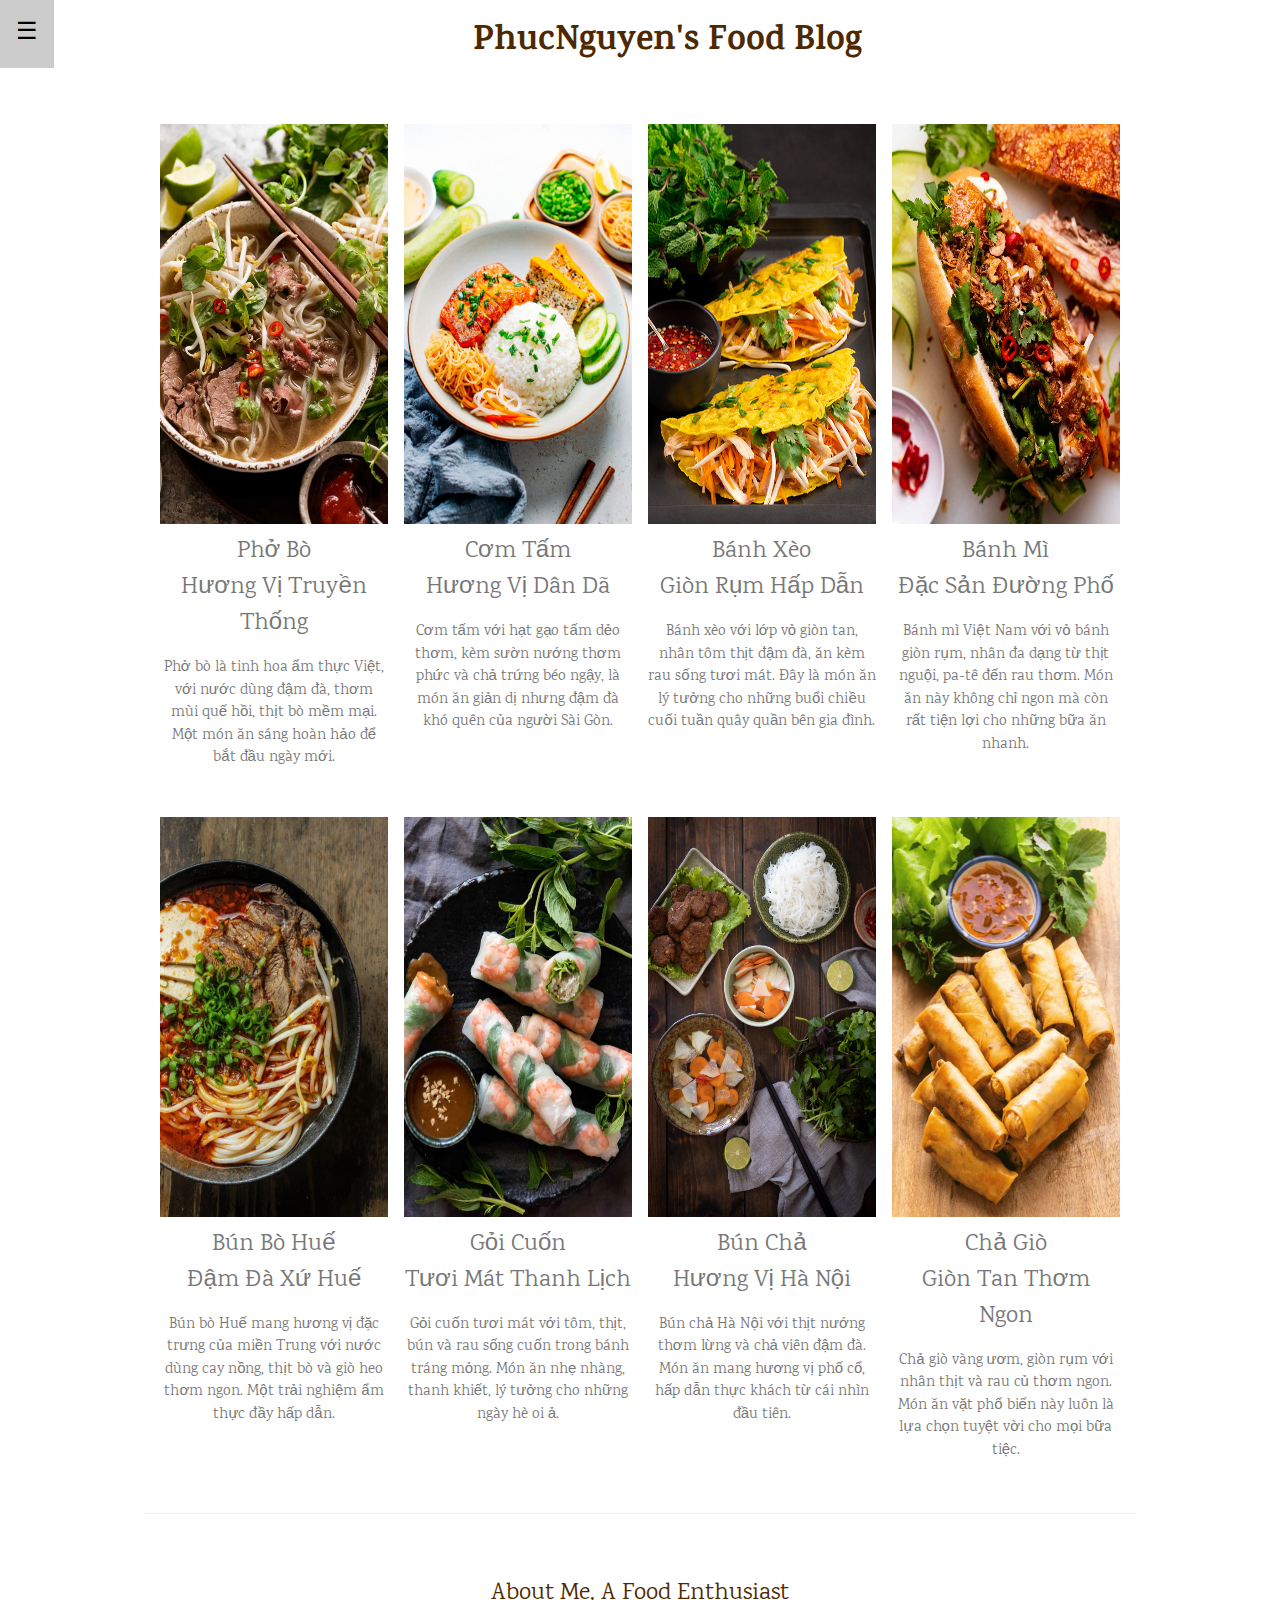
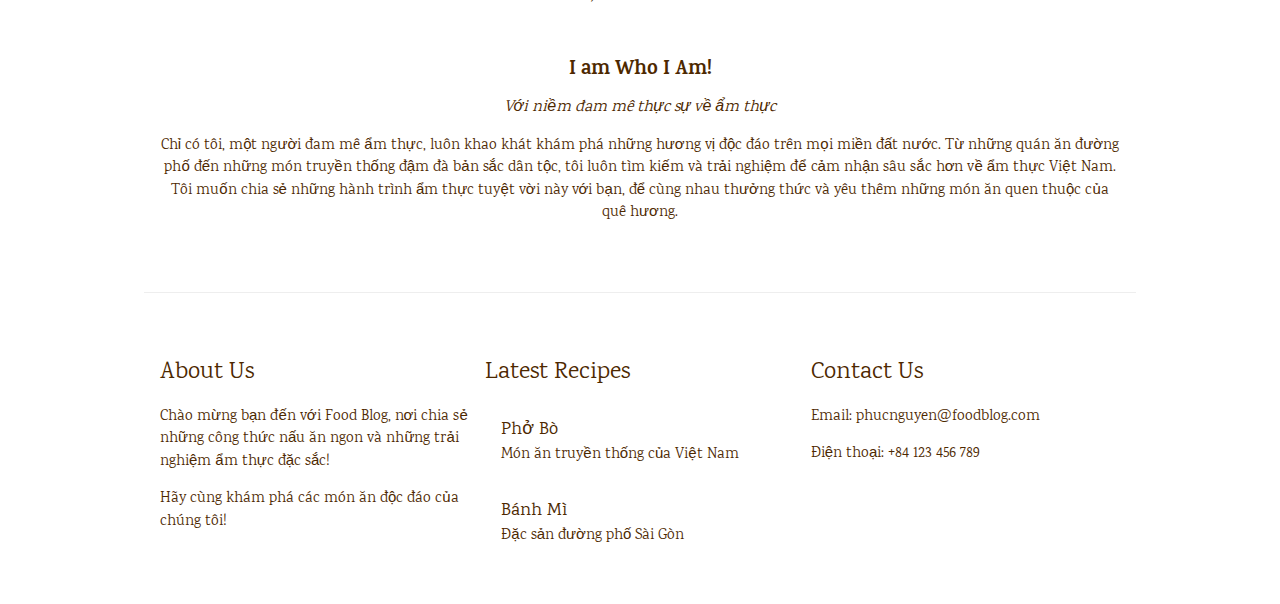
==== commit 0bd89c78: "update dishes" ====
--- a/index.html
+++ b/index.html
@@ -168,14 +168,18 @@
       <div class="w3-third">
         <h3>Latest Recipes</h3>
         <ul class="w3-ul w3-hoverable">
-          <li class="w3-padding-16">
+          <a href="dishes/pho.html" style="display: block; text-decoration: none; color: inherit;">
+            <li class="w3-padding-16">
             <span class="w3-large">Phở Bò</span><br>
             <span>Món ăn truyền thống của Việt Nam</span>
-          </li>
-          <li class="w3-padding-16">
-            <span class="w3-large">Bánh Mì</span><br>
-            <span>Đặc sản đường phố Sài Gòn</span>
-          </li>
+            </li>
+          </a>
+          <a href="dishes/banhmi.html" style="display: block; text-decoration: none; color: inherit;">
+            <li class="w3-padding-16">
+              <span class="w3-large">Bánh Mì</span><br>
+              <span>Đặc sản đường phố Sài Gòn</span>
+            </li>
+          </a>
         </ul>
       </div>
 
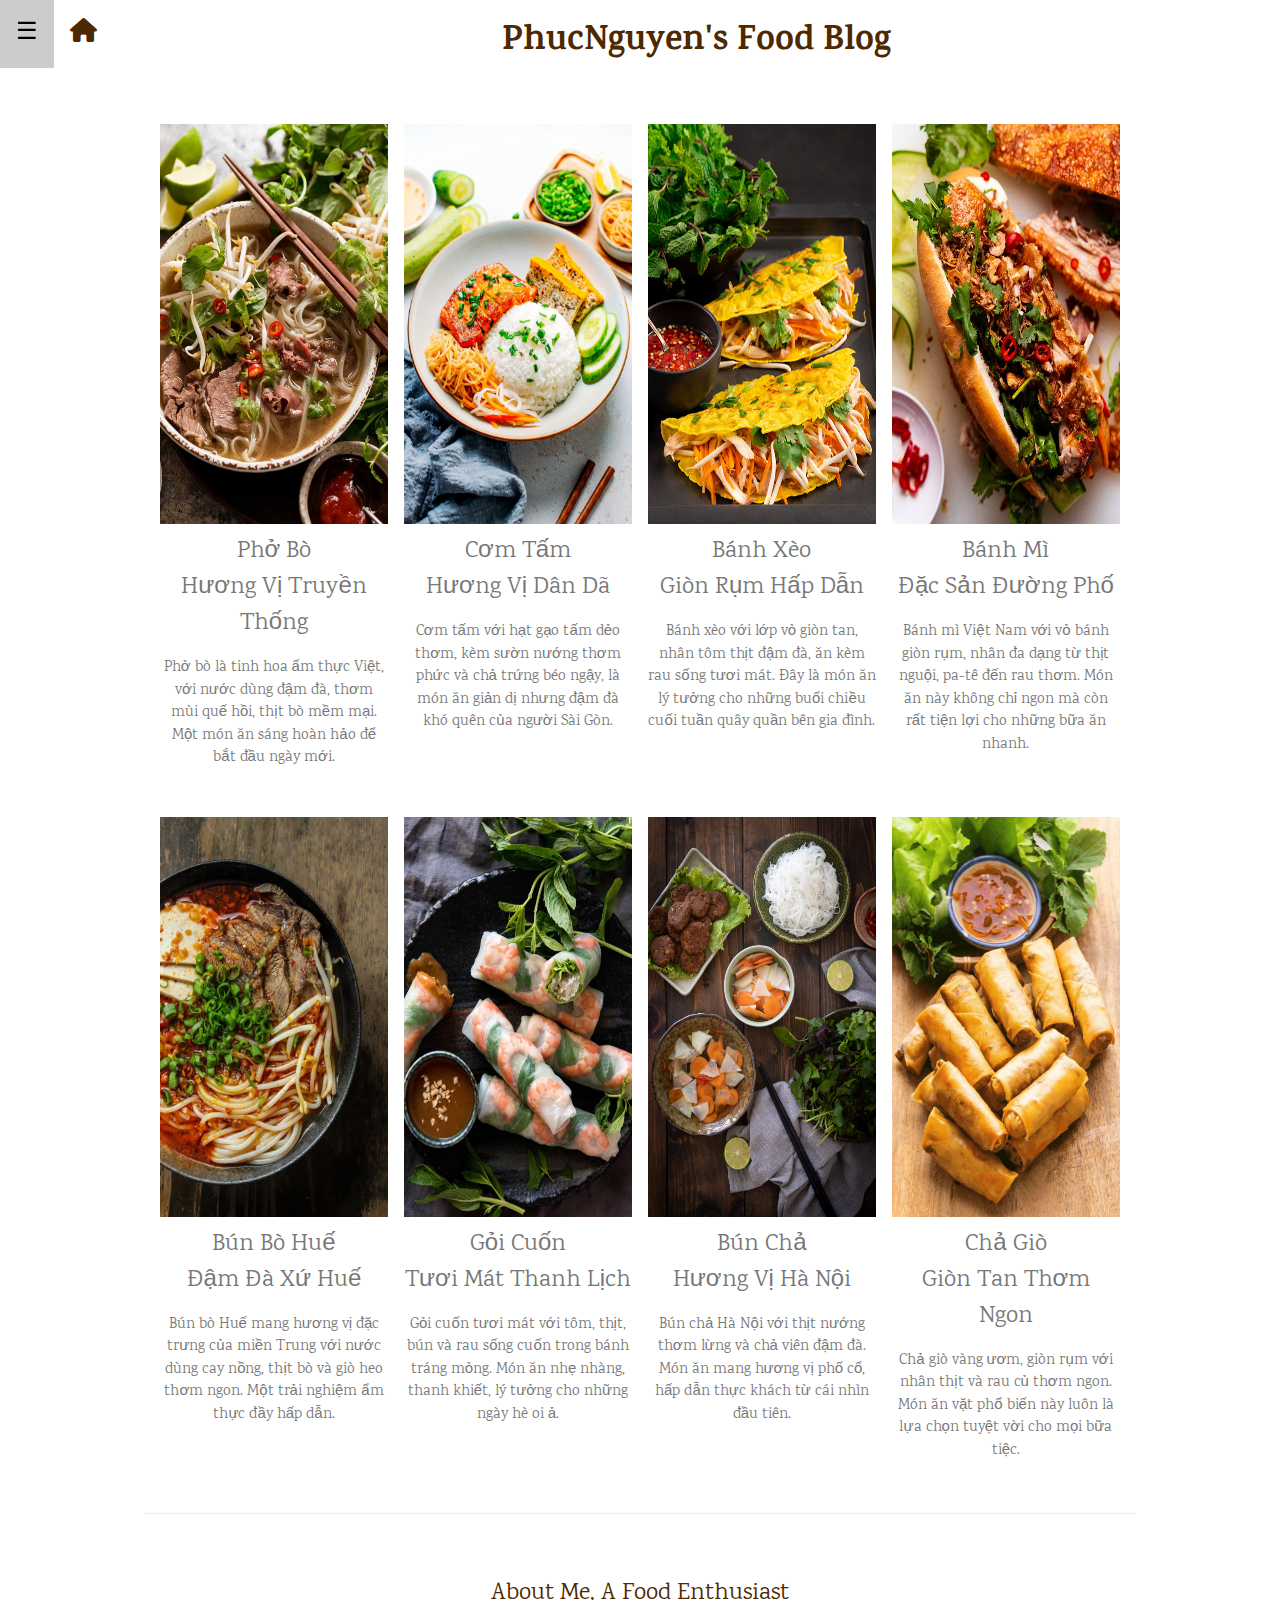
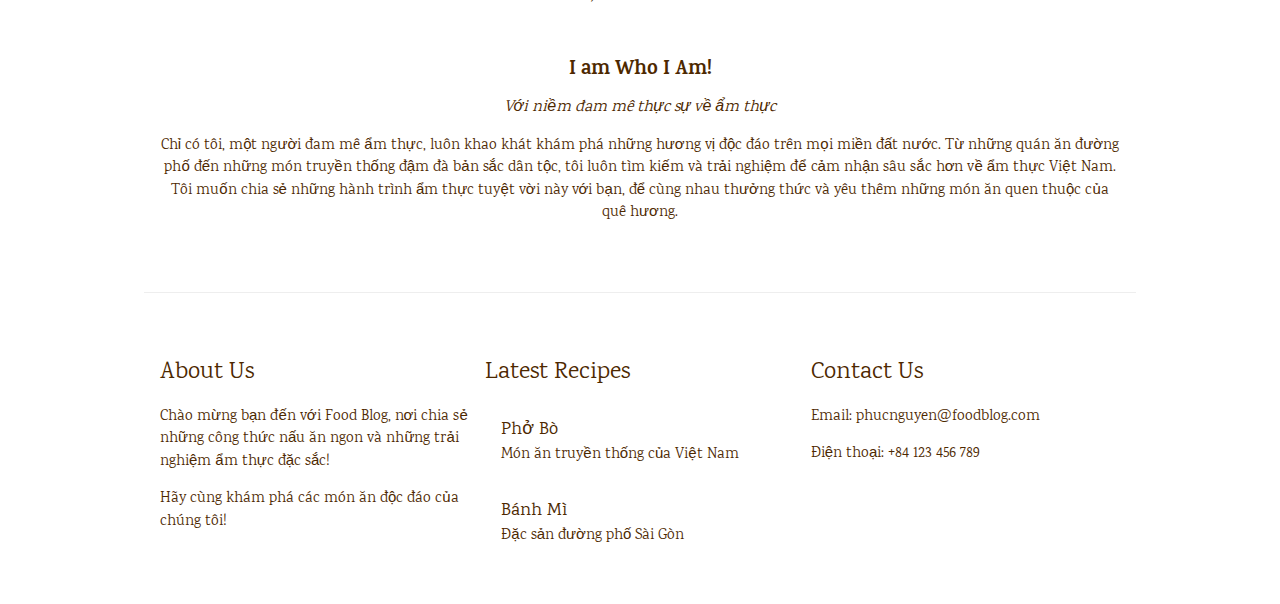
==== commit 481b2cd9: "update code" ====
--- a/index.html
+++ b/index.html
@@ -12,6 +12,7 @@
   <link rel="icon" type="image/png" sizes="32x32" href="favicon/favicon-32x32.png">
   <link rel="icon" type="image/png" sizes="16x16" href="favicon/favicon-16x16.png">
   <link rel="manifest" href="favicon/site.webmanifest">
+  <link rel="stylesheet" href="https://cdnjs.cloudflare.com/ajax/libs/font-awesome/6.0.0-beta3/css/all.min.css">
   <style>
     * {
       color: #4d2800;
@@ -47,6 +48,7 @@
   <div class="w3-top">
     <div class="w3-white w3-xlarge" style="margin:auto">
       <div class="w3-button w3-padding-16 w3-left" onclick="w3_open()">☰</div>
+      <a href="index.html" class="w3-button w3-padding-16 w3-left"><i class="fas fa-home"></i></a>
       <div class="w3-center w3-padding-16" style="font-size: 35px;"><b>PhucNguyen's Food Blog</b></div>
     </div>
   </div>
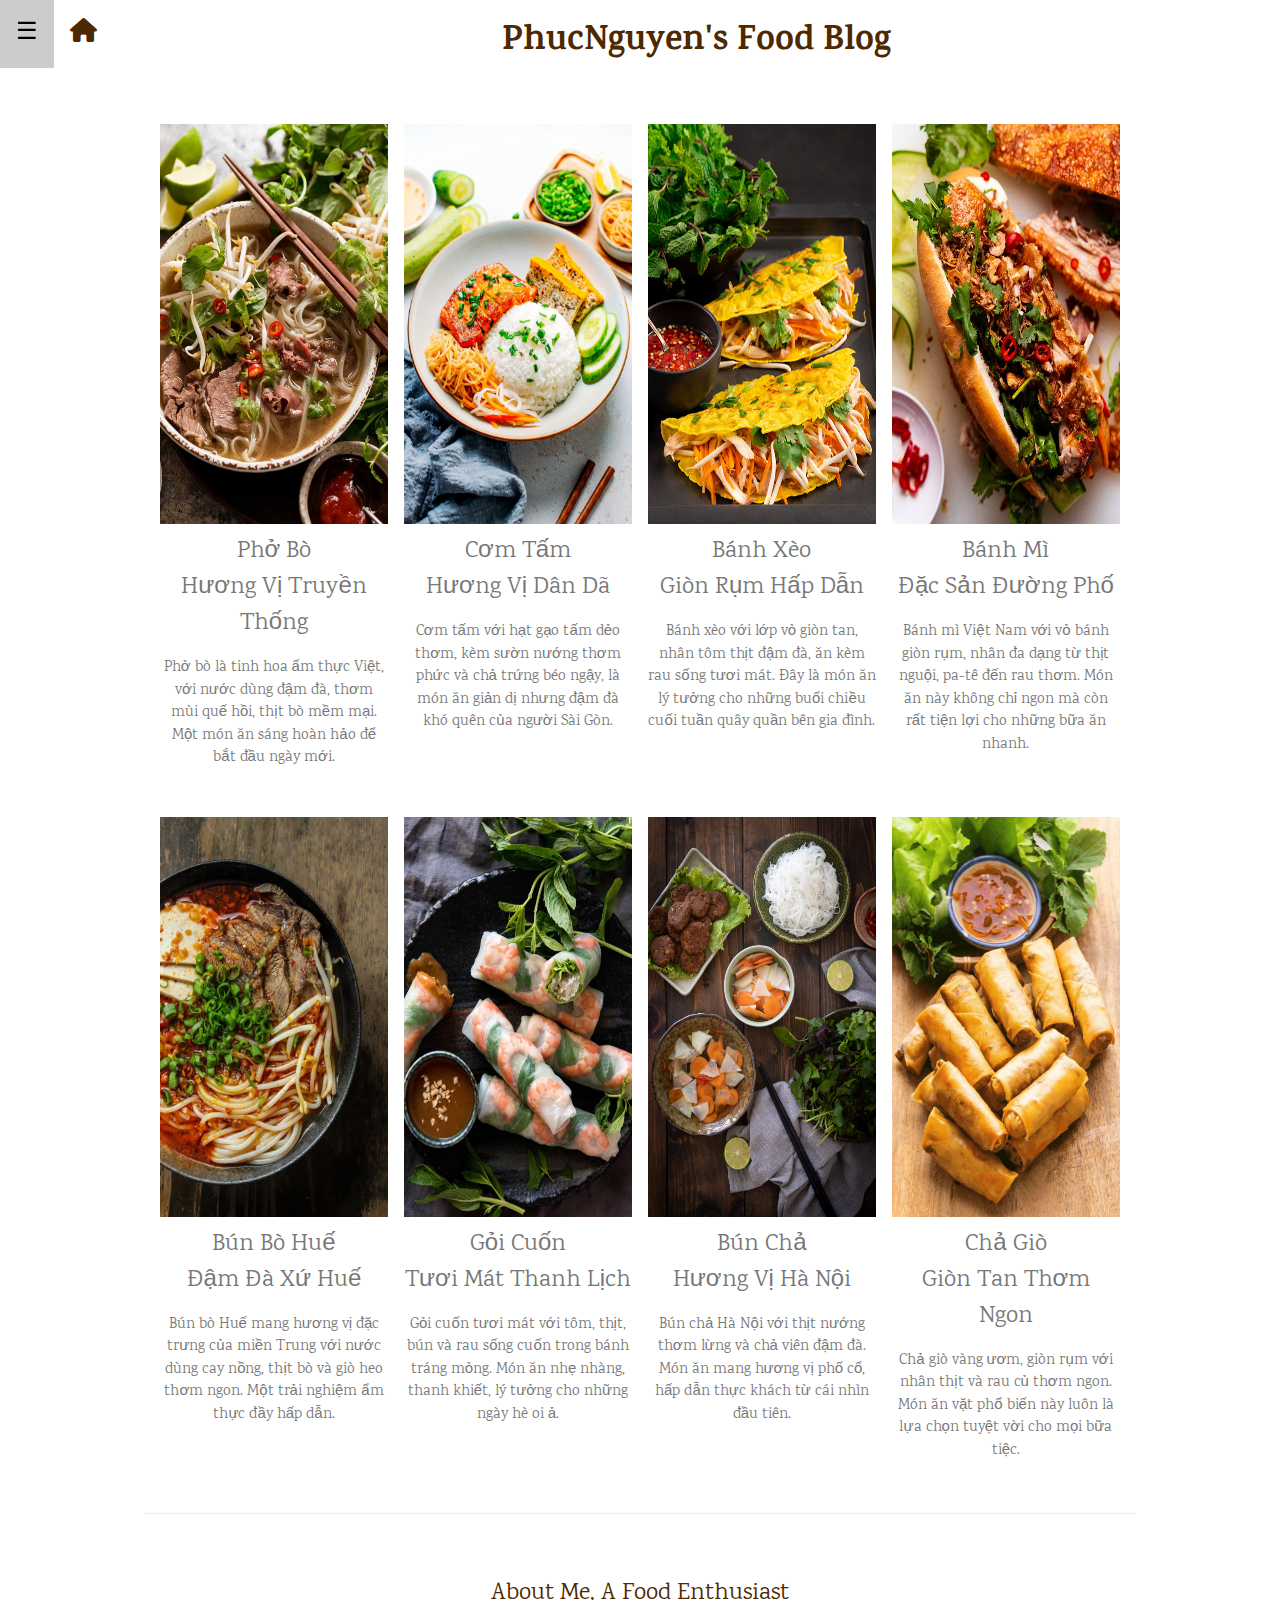
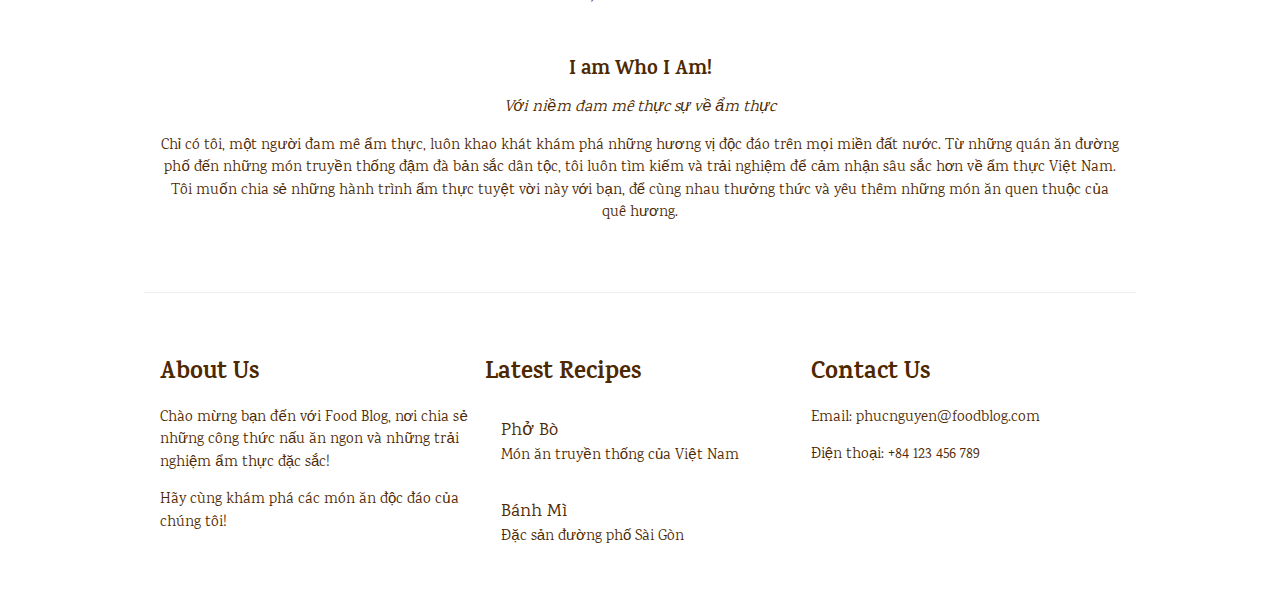
==== commit b57ead21: "fix dishes" ====
--- a/index.html
+++ b/index.html
@@ -161,14 +161,14 @@
     <!-- Footer -->
     <footer class="w3-row-padding w3-padding-32">
       <div class="w3-third">
-        <h3>About Us</h3>
+        <h3><b>About Us</b></h3>
         <p>Chào mừng bạn đến với Food Blog, nơi chia sẻ những công thức nấu ăn ngon và những trải nghiệm ẩm thực đặc
           sắc!</p>
         <p>Hãy cùng khám phá các món ăn độc đáo của chúng tôi!</p>
       </div>
 
       <div class="w3-third">
-        <h3>Latest Recipes</h3>
+        <h3><b>Latest Recipes</b></h3>
         <ul class="w3-ul w3-hoverable">
           <a href="dishes/pho.html" style="display: block; text-decoration: none; color: inherit;">
             <li class="w3-padding-16">
@@ -186,7 +186,7 @@
       </div>
 
       <div class="w3-third">
-        <h3>Contact Us</h3>
+        <h3><b>Contact Us</b></h3>
         <p>Email: phucnguyen@foodblog.com</p>
         <p>Điện thoại: +84 123 456 789</p>
       </div>
